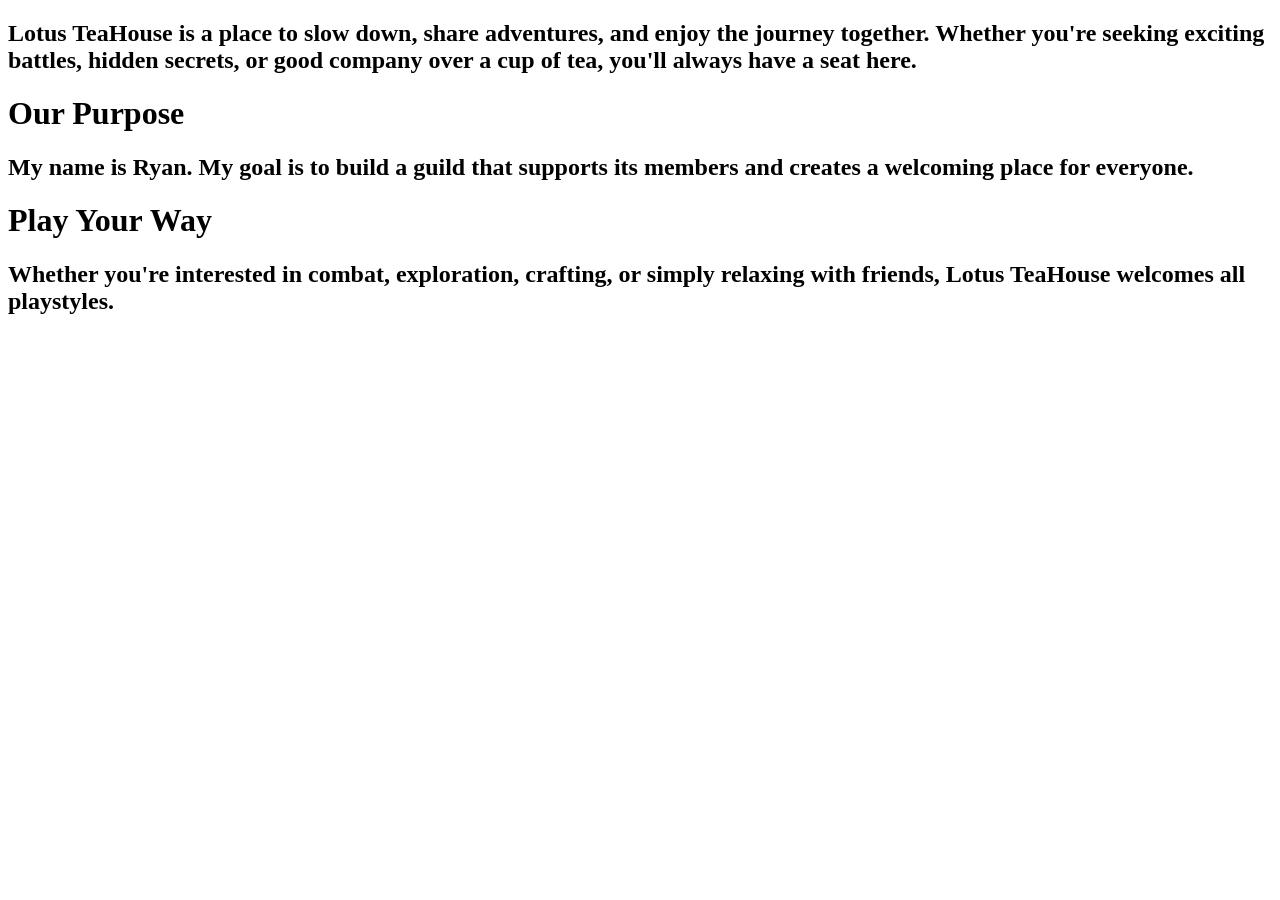
==== index.html @ 628d9b69 "Update index.html" ====
<!DOCTYPE html>
<html lang="en">
<head>
  <meta charset="UTF-8">
  <meta name="viewport" content="width=device-width, initial-scale=1.0">
  <meta name="description" content="Lotus TeaHouse Guild Site. A place to chill and relax">
  <meta name="keywords" content="Guild, Lotus TeaHouse, Where Wind Meets">
  <meta name="author" content="Ryan Pinks">
  <meta name="robots" content="index, follow">
  <link rel="stylesheet" href="index.css">
  <title>Welcome to Lotus TeaHouse.</title> 
</head>

<body>
  <h2>Lotus TeaHouse is a place to slow down, share adventures, and enjoy the journey together. Whether you're seeking exciting battles, hidden secrets, or good company over a cup of tea, you'll always have a seat here.</h2>
  <h1>Our Purpose</h1>
  <h2>My name is Ryan. My goal is to build a guild that supports its members and creates a welcoming place for everyone.</h2>
  <h1>Play Your Way</h1>
  <h2>Whether you're interested in combat, exploration, crafting, or simply relaxing with friends, Lotus TeaHouse welcomes all playstyles.</h2>
</body>
</html>
---- index.css ----
.hero {
    background-image:
        linear-gradient(rgba(0,0,0,0.45), rgba(0,0,0,0.45)),
        url("loutusteahousebackground.png");
}

h1 (
text-align: center;
)

h2 (
text-align: left;
)
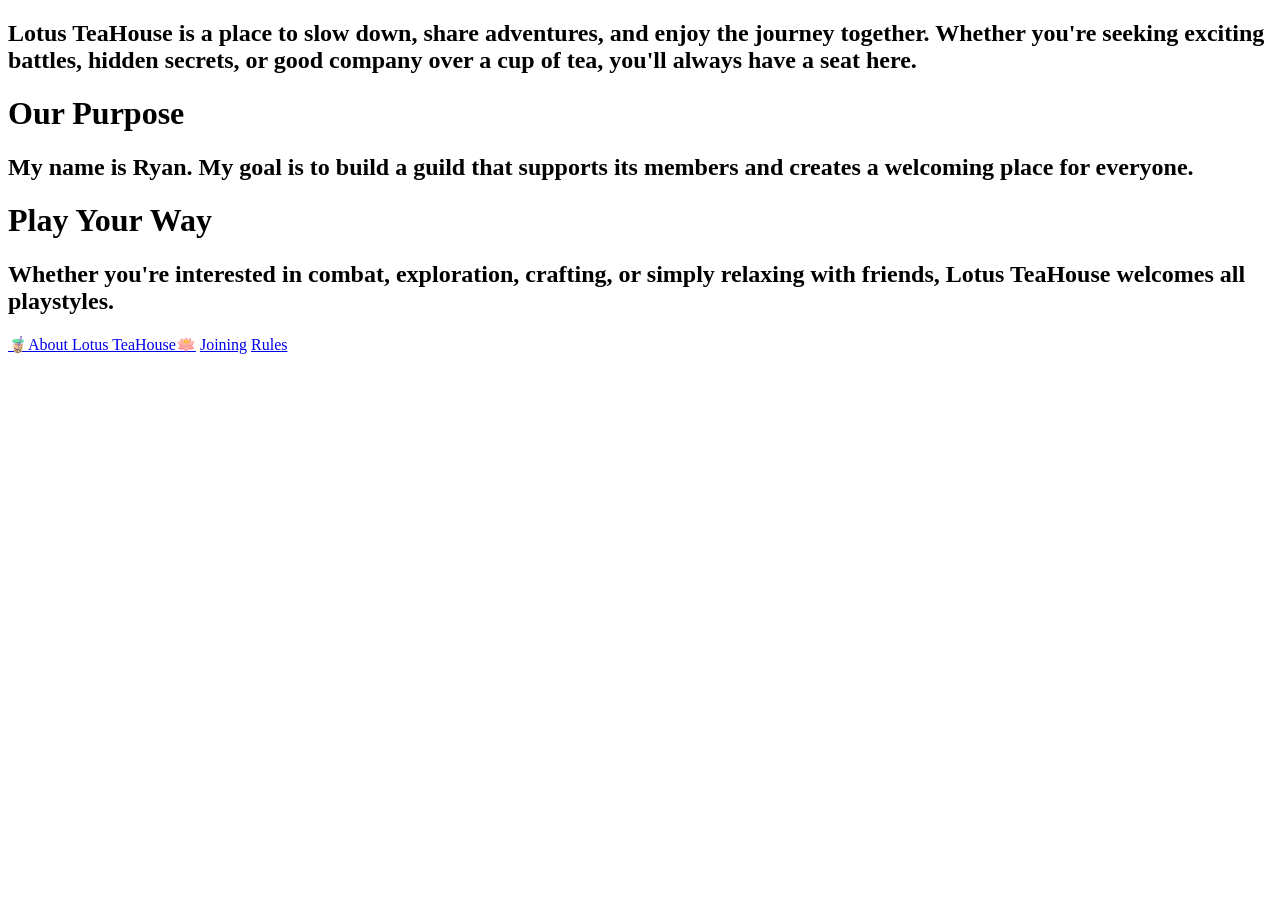
==== commit 8c48b18c: "Update index.html" ====
--- a/index.html
+++ b/index.html
@@ -17,5 +17,8 @@
   <h2>My name is Ryan. My goal is to build a guild that supports its members and creates a welcoming place for everyone.</h2>
   <h1>Play Your Way</h1>
   <h2>Whether you're interested in combat, exploration, crafting, or simply relaxing with friends, Lotus TeaHouse welcomes all playstyles.</h2>
+  <a href="pages/about.html">🧋About Lotus TeaHouse🪷</a>
+  <a href="pages/join.html">Joining</a>
+  <a href="pages/rules.html">Rules</a>
 </body>
 </html>
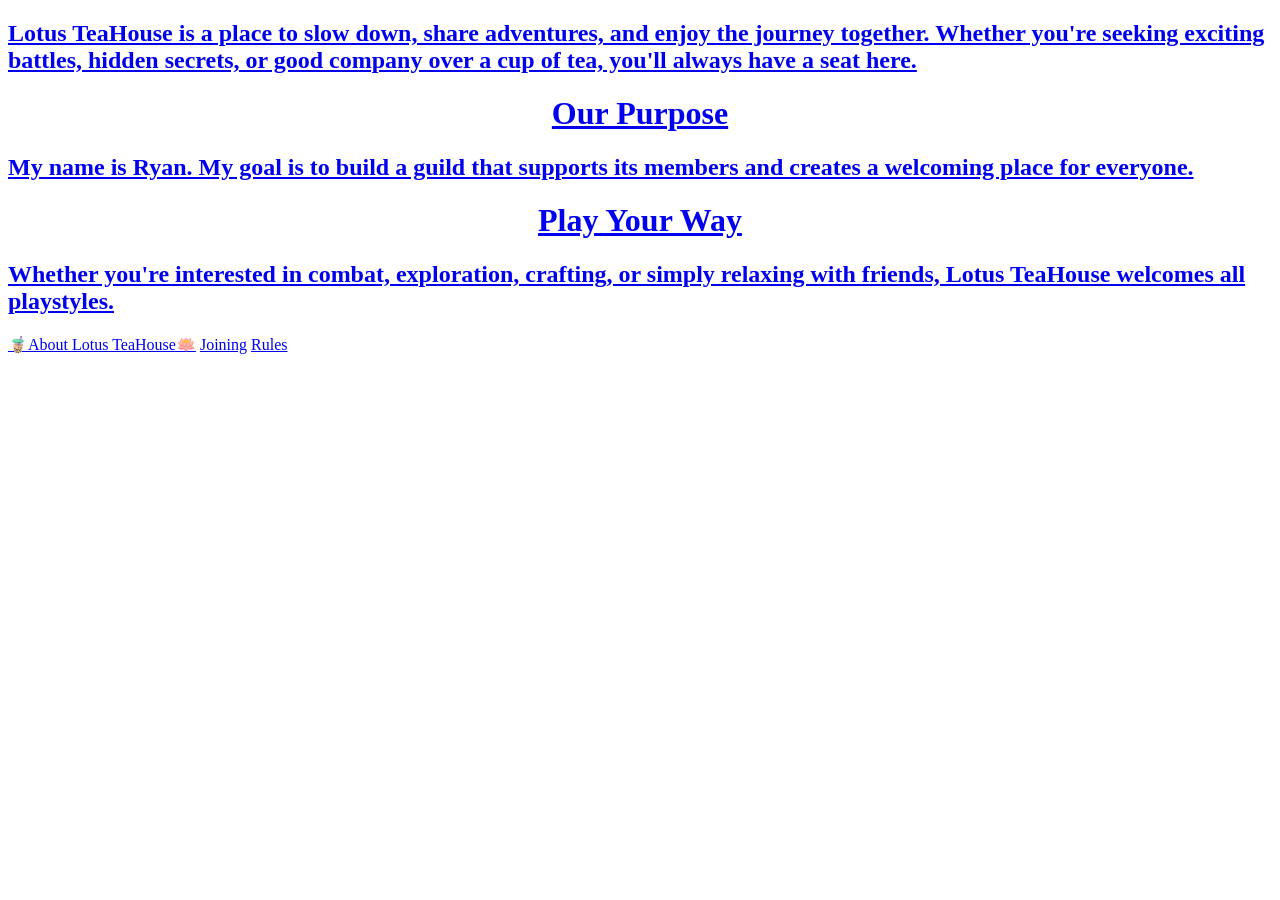
==== commit f7b14c36: "Add link to background image in index.html Added a link to the background image for the website." ====
--- a/index.html
+++ b/index.html
@@ -12,6 +12,7 @@
 </head>
 
 <body>
+  <a href="images/loutusteahousebackground.png">
   <h2>Lotus TeaHouse is a place to slow down, share adventures, and enjoy the journey together. Whether you're seeking exciting battles, hidden secrets, or good company over a cup of tea, you'll always have a seat here.</h2>
   <h1>Our Purpose</h1>
   <h2>My name is Ryan. My goal is to build a guild that supports its members and creates a welcoming place for everyone.</h2>
--- a/index.css
+++ b/index.css
@@ -1,13 +1,7 @@
-.hero {
-    background-image:
-        linear-gradient(rgba(0,0,0,0.45), rgba(0,0,0,0.45)),
-        url("loutusteahousebackground.png");
+h1 {
+    text-align: center;
 }
 
-h1 (
-text-align: center;
-)
-
-h2 (
-text-align: left;
-)
+h2 {
+    text-align: left;
+}
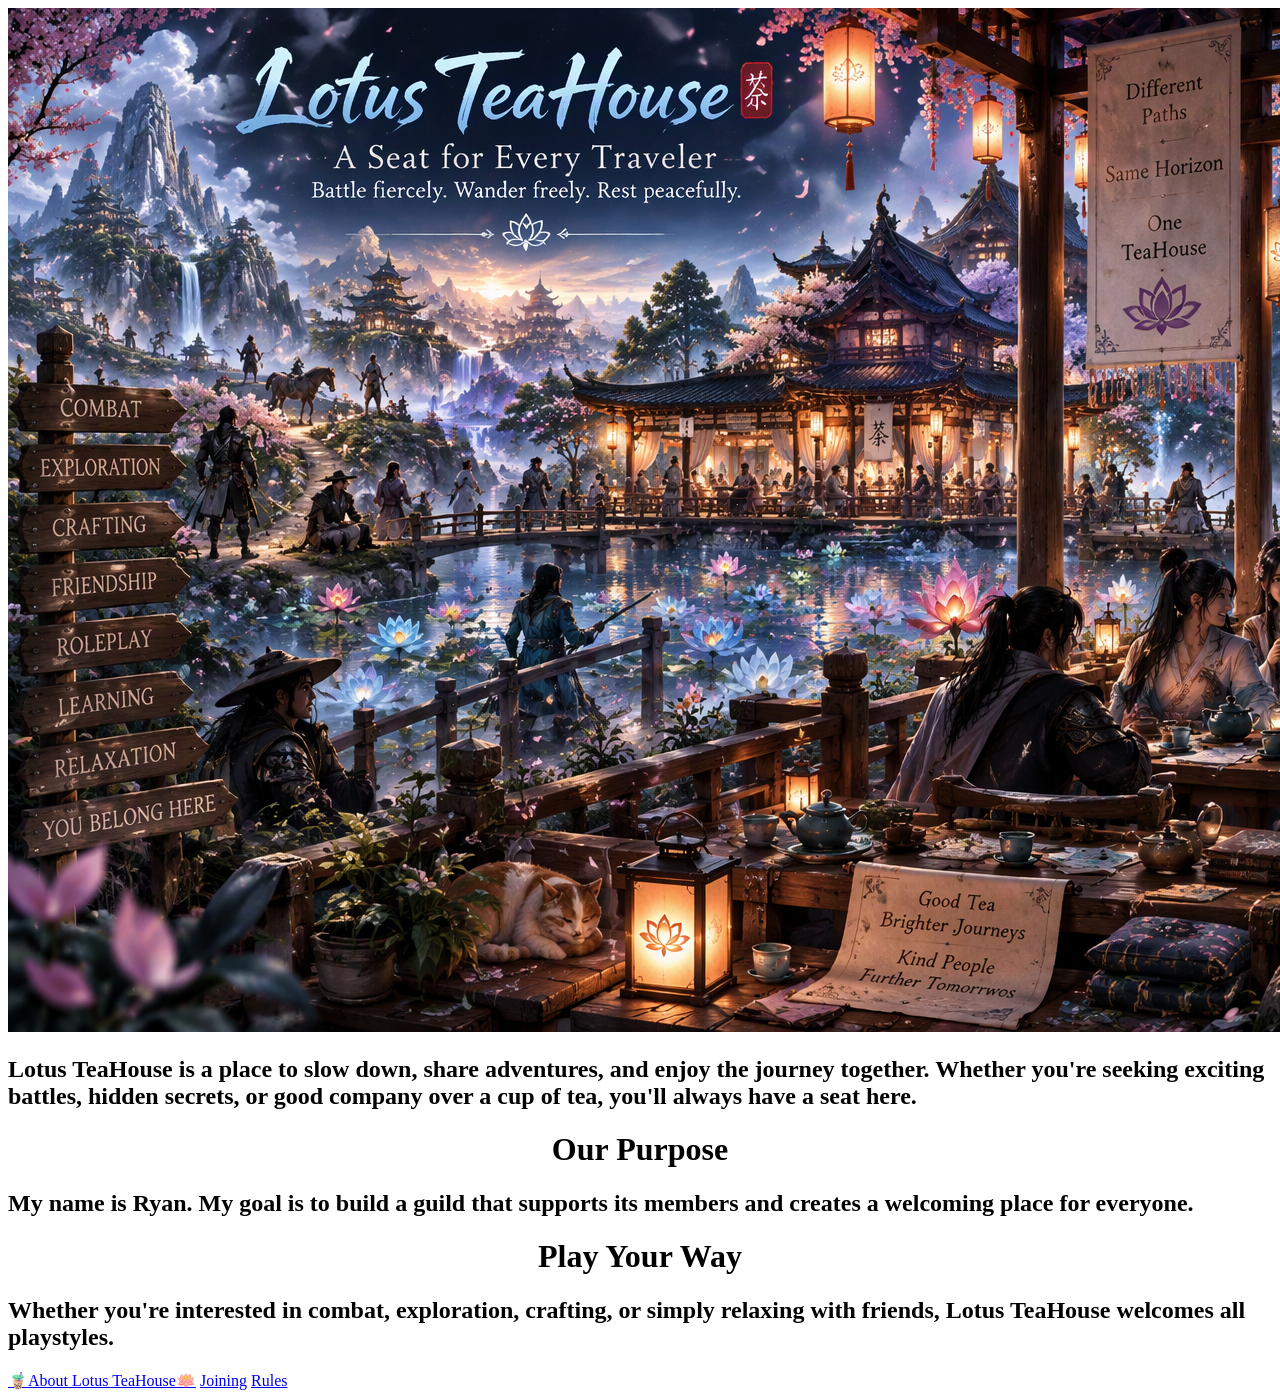
==== commit e73ead0e: "Add background image for Lotus TeaHouse Added an image link to the Lotus TeaHouse background." ====
--- a/index.html
+++ b/index.html
@@ -13,6 +13,8 @@
 
 <body>
   <a href="images/loutusteahousebackground.png">
+  <img src="images/loutusteahousebackground.png" alt="Lotus TeaHouse background">
+  </a>
   <h2>Lotus TeaHouse is a place to slow down, share adventures, and enjoy the journey together. Whether you're seeking exciting battles, hidden secrets, or good company over a cup of tea, you'll always have a seat here.</h2>
   <h1>Our Purpose</h1>
   <h2>My name is Ryan. My goal is to build a guild that supports its members and creates a welcoming place for everyone.</h2>
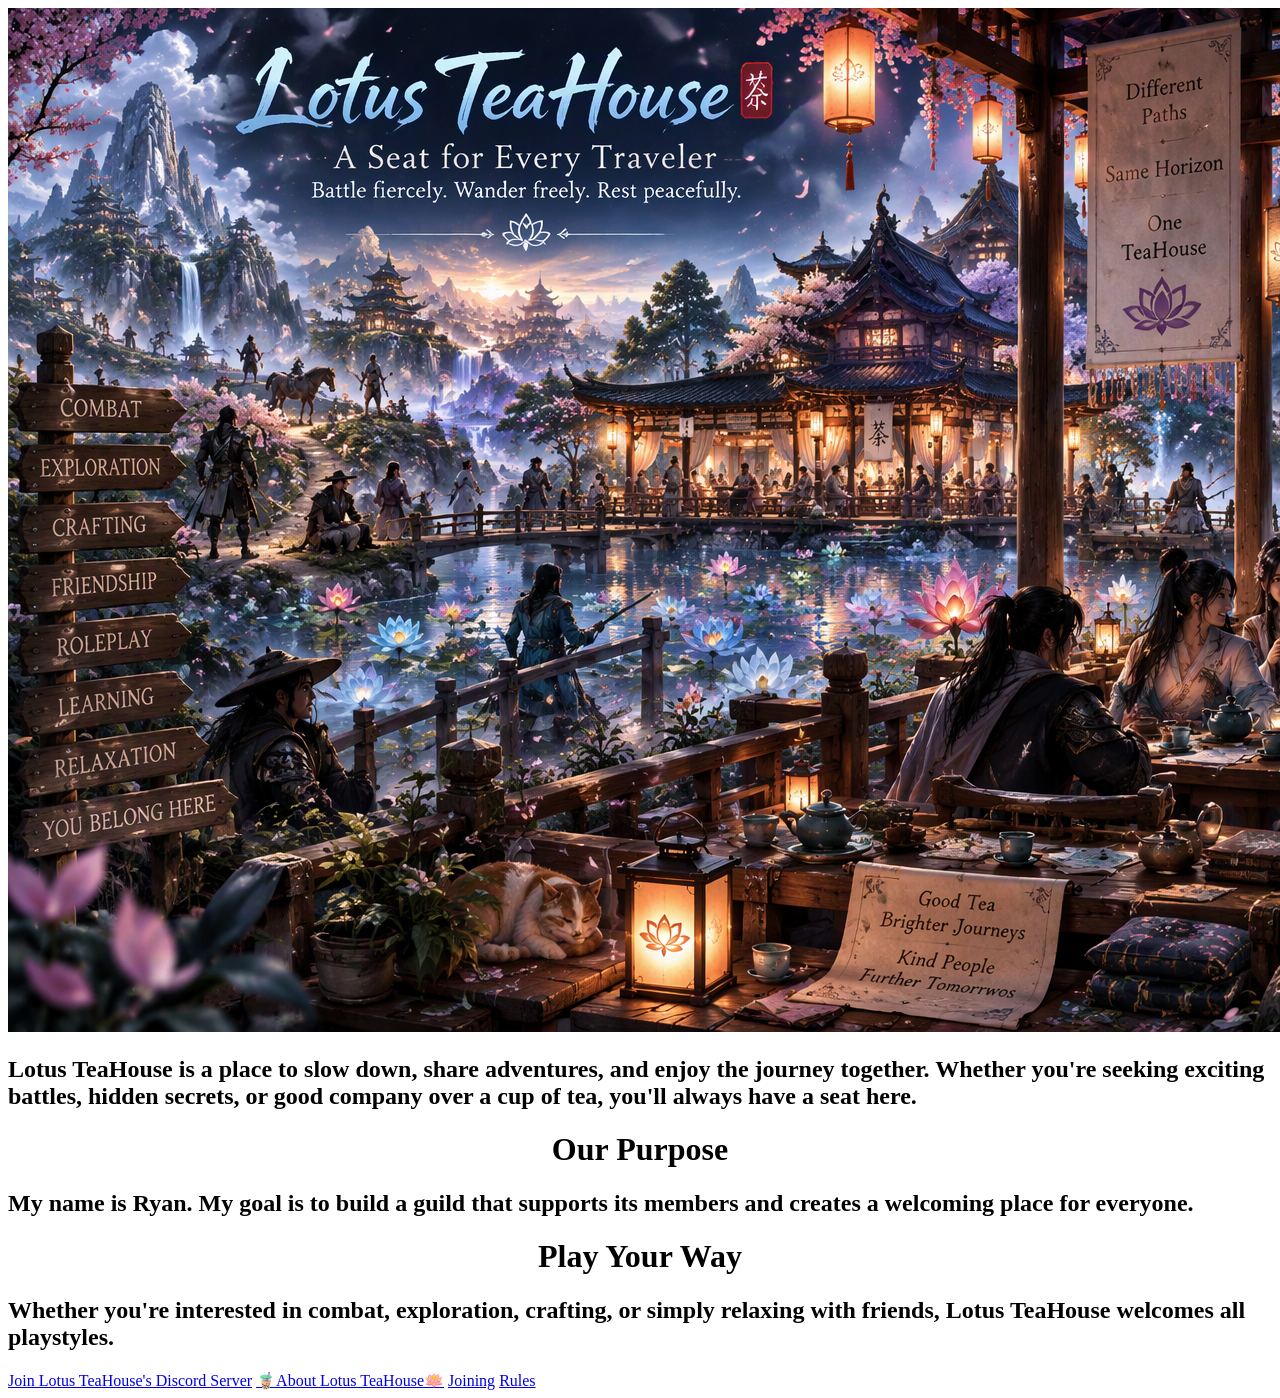
==== commit dcb05393: "Add Discord server link to index.html Added a link to join the Discord server for Lotus TeaHouse." ====
--- a/index.html
+++ b/index.html
@@ -20,6 +20,7 @@
   <h2>My name is Ryan. My goal is to build a guild that supports its members and creates a welcoming place for everyone.</h2>
   <h1>Play Your Way</h1>
   <h2>Whether you're interested in combat, exploration, crafting, or simply relaxing with friends, Lotus TeaHouse welcomes all playstyles.</h2>
+  <a href="https://discord.gg/BdCJCnYwM">Join Lotus TeaHouse's Discord Server</a>
   <a href="pages/about.html">🧋About Lotus TeaHouse🪷</a>
   <a href="pages/join.html">Joining</a>
   <a href="pages/rules.html">Rules</a>
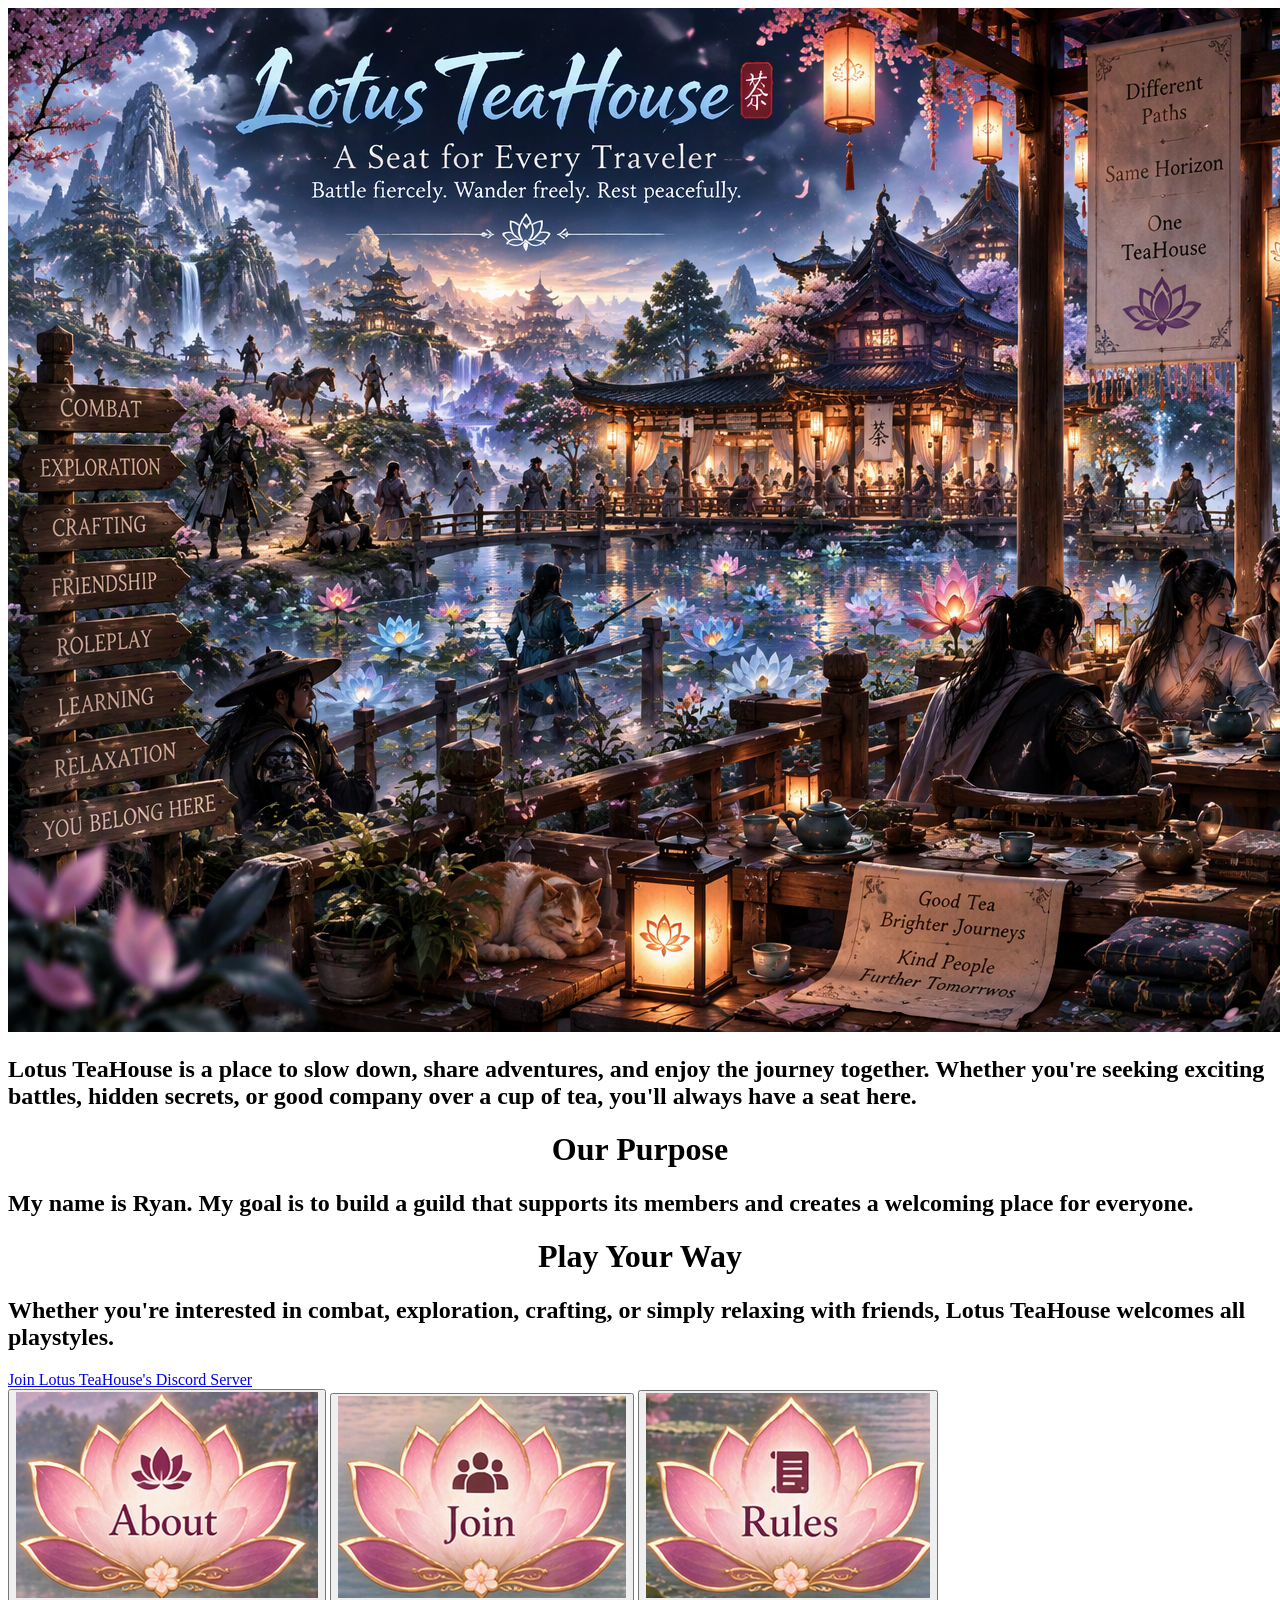
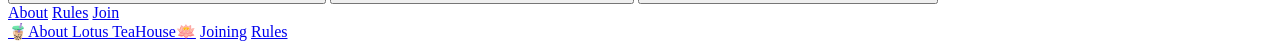
==== commit 506b1a69: "Update index.html" ====
--- a/index.html
+++ b/index.html
@@ -21,6 +21,23 @@
   <h1>Play Your Way</h1>
   <h2>Whether you're interested in combat, exploration, crafting, or simply relaxing with friends, Lotus TeaHouse welcomes all playstyles.</h2>
   <a href="https://discord.gg/BdCJCnYwM">Join Lotus TeaHouse's Discord Server</a>
+  <div class="introduction">
+    <button class="about">
+        <img src="images/about.png" alt="About Lotus TeaHouse">
+    </button>
+    <button class="join">
+        <img src="images/join.png" alt="Join Lotus TeaHouse">
+    </button>
+    <button class="rules">
+        <img src="images/rules.png" alt="About Lotus TeaHouse">
+    </button>
+
+    <div class="dropdown-content">
+        <a href="about.html">About</a>
+        <a href="rules.html">Rules</a>
+        <a href="join.html">Join</a>
+    </div>
+</div>
   <a href="pages/about.html">🧋About Lotus TeaHouse🪷</a>
   <a href="pages/join.html">Joining</a>
   <a href="pages/rules.html">Rules</a>
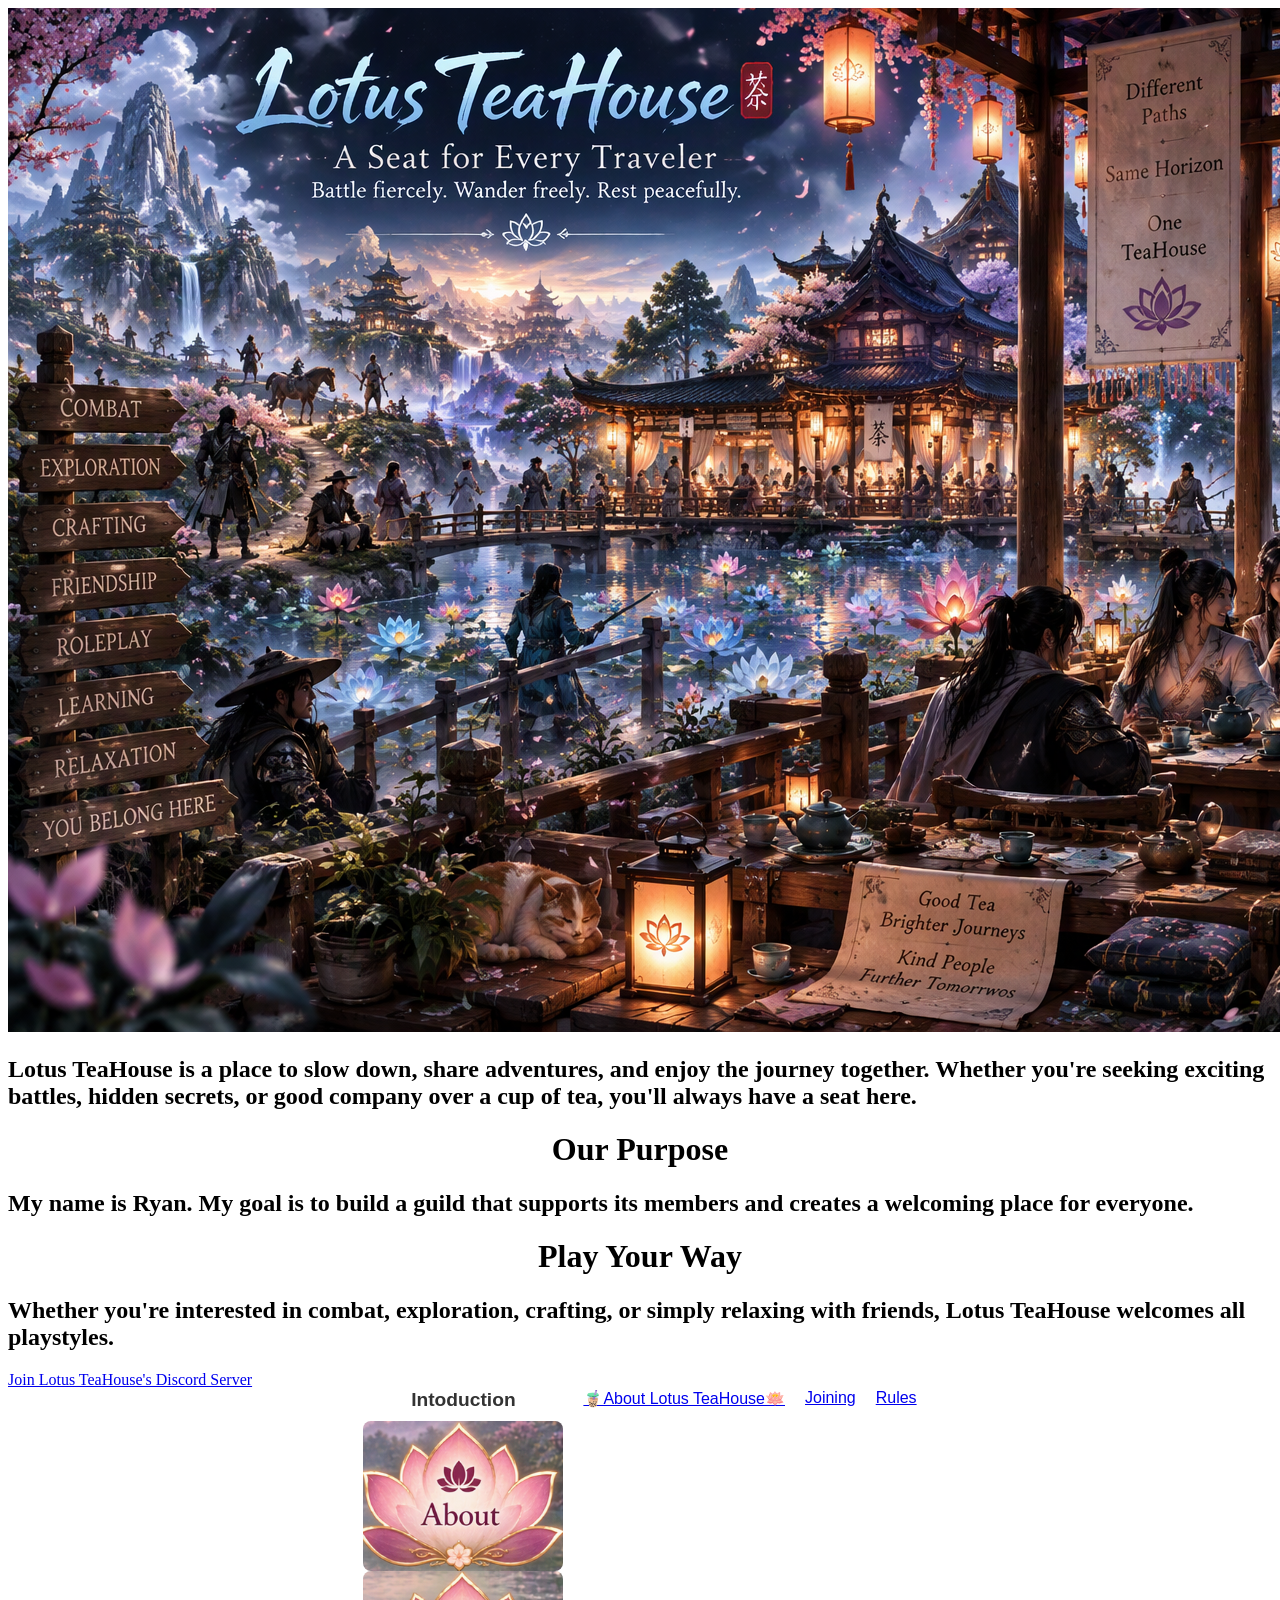
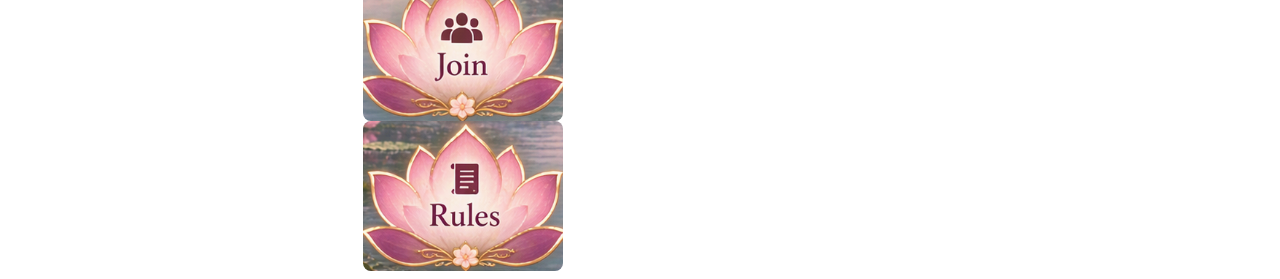
==== commit c3f76dfb: "Update index.html" ====
--- a/index.html
+++ b/index.html
@@ -8,7 +8,47 @@
   <meta name="author" content="Ryan Pinks">
   <meta name="robots" content="index, follow">
   <link rel="stylesheet" href="index.css">
-  <title>Welcome to Lotus TeaHouse.</title> 
+  <title>Welcome to Lotus TeaHouse.</title>
+    <style>
+    /* Layout grid for the categories */
+    .category-container {
+      display: flex;
+      flex-wrap: wrap;
+      gap: 20px;
+      justify-content: center;
+      font-family: Arial, sans-serif;
+    }
+
+    /* Individual category card */
+    .category-card {
+      text-align: center;
+      width: 200px;
+    }
+
+    /* Plain text category styling */
+    .category-title {
+      font-size: 1.2rem;
+      color: #333333;
+      margin-bottom: 10px;
+      font-weight: 600;
+    }
+
+    /* Image button styling and hover effects */
+    .image-button {
+      display: block;
+      width: 100%;
+      height: 150px;
+      object-fit: cover; /* Keeps image proportions clean */
+      border-radius: 8px;
+      transition: transform 0.2s, box-shadow 0.2s;
+    }
+
+    /* Visual feedback when hovering over the image button */
+    .image-button:hover {
+      transform: scale(1.03);
+      box-shadow: 0 4px 12px rgba(0, 0, 0, 0.15);
+    }
+  </style>
 </head>
 
 <body>
@@ -21,23 +61,22 @@
   <h1>Play Your Way</h1>
   <h2>Whether you're interested in combat, exploration, crafting, or simply relaxing with friends, Lotus TeaHouse welcomes all playstyles.</h2>
   <a href="https://discord.gg/BdCJCnYwM">Join Lotus TeaHouse's Discord Server</a>
-  <div class="introduction">
-    <button class="about">
-        <img src="images/about.png" alt="About Lotus TeaHouse">
-    </button>
-    <button class="join">
-        <img src="images/join.png" alt="Join Lotus TeaHouse">
-    </button>
-    <button class="rules">
-        <img src="images/rules.png" alt="About Lotus TeaHouse">
-    </button>
+    <div class="category-container">
 
-    <div class="dropdown-content">
-        <a href="about.html">About</a>
-        <a href="rules.html">Rules</a>
-        <a href="join.html">Join</a>
+    <!-- Category 1 -->
+    <div class="category-card">
+      <div class="category-title">Intoduction</div>
+      <a href="pages/about">
+        <img src="images/about.png" alt="About Lotus TeaHouse" class="image-button">
+      </a>
+      <a href="pages/join">
+        <img src="images/join.png" alt="Join Lotus TeaHouse" class="image-button">
+      </a>
+      <a href="pages/rules">
+        <img src="images/rules.png" alt="Lotus TeaHouse Rules" class="image-button">
+      </a>
     </div>
-</div>
+
   <a href="pages/about.html">🧋About Lotus TeaHouse🪷</a>
   <a href="pages/join.html">Joining</a>
   <a href="pages/rules.html">Rules</a>
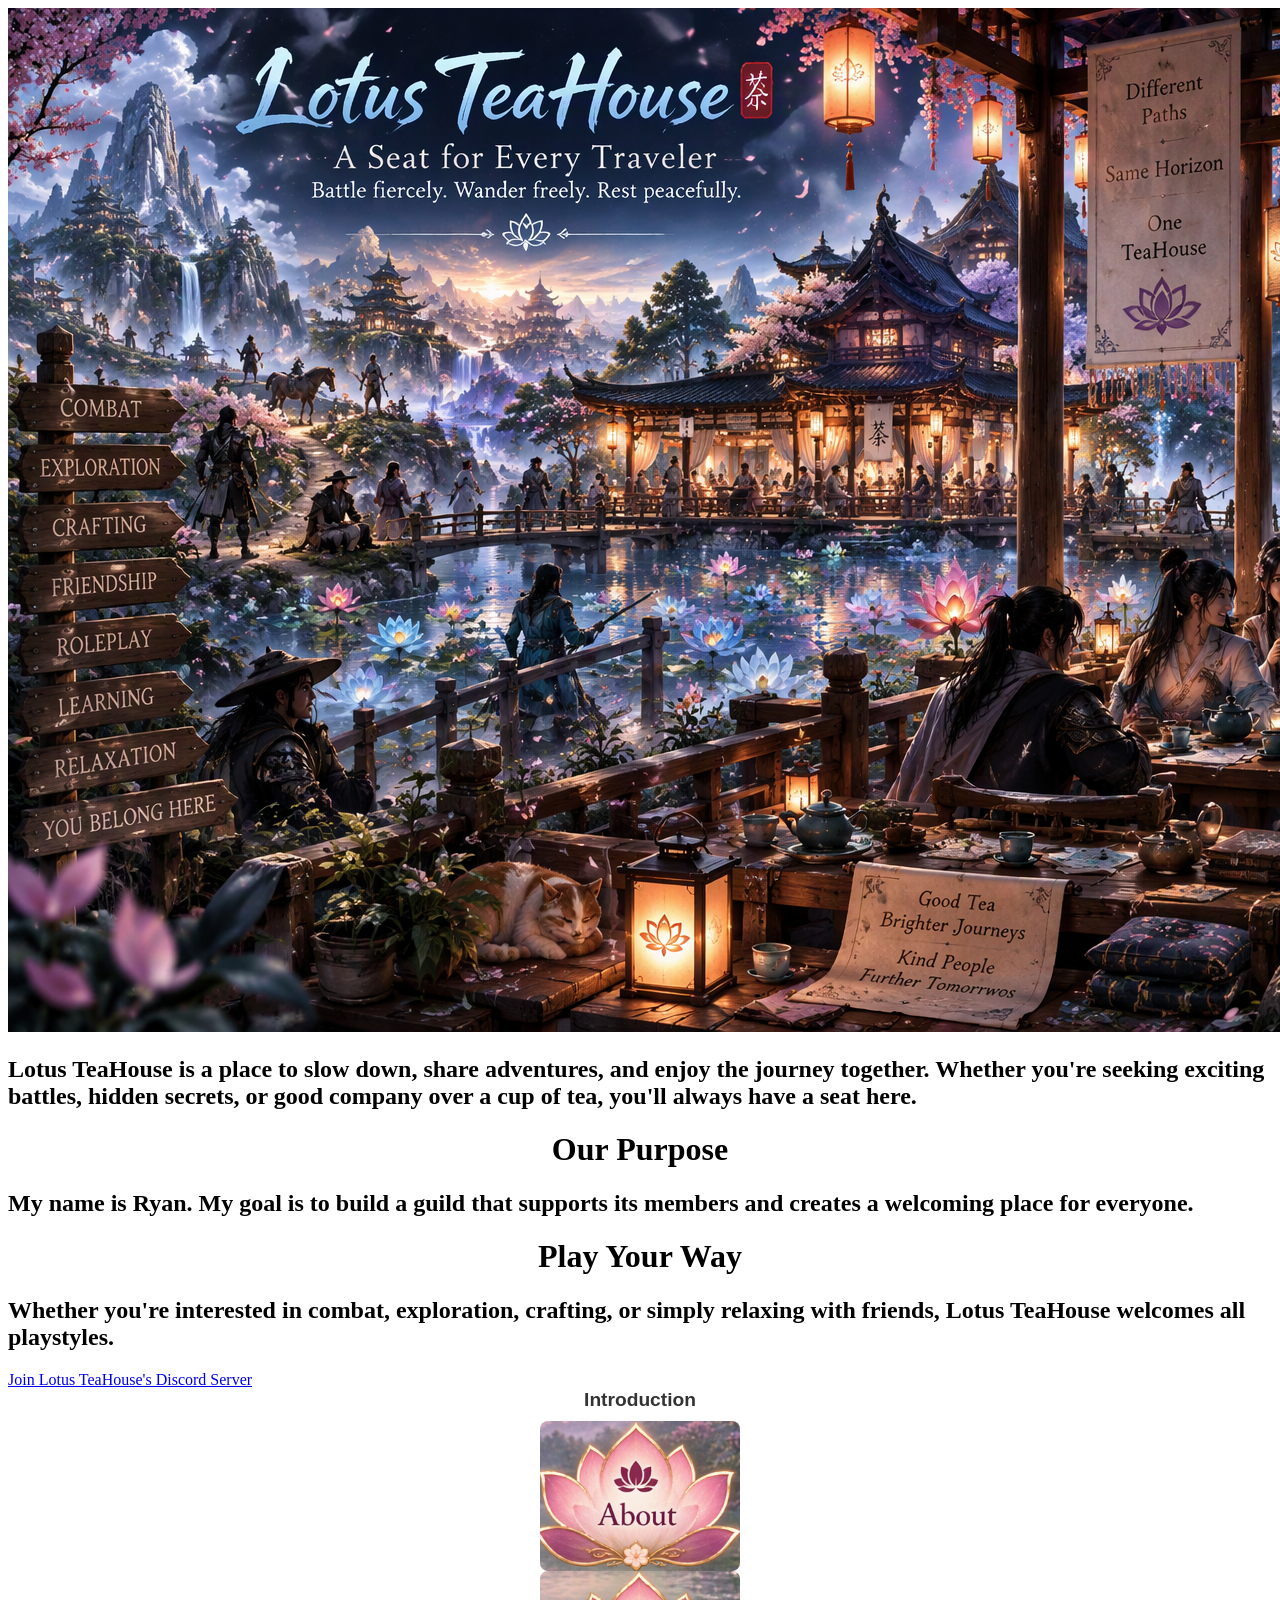
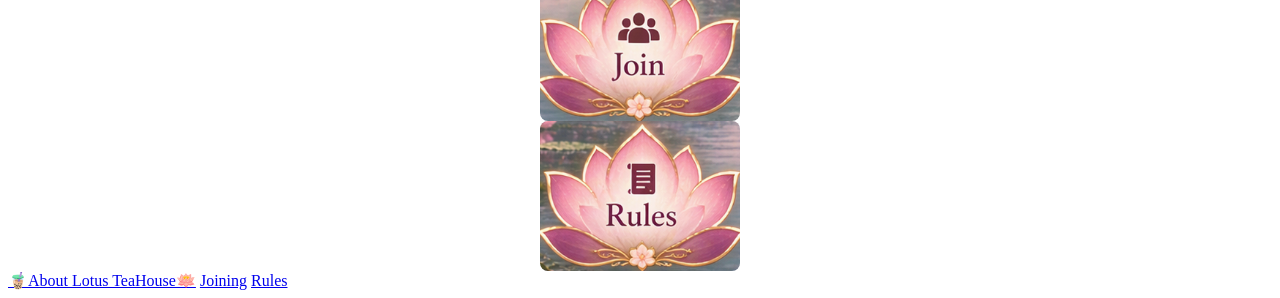
==== commit dafb3d99: "Refactor category cards and correct links Updated category card structure and fixed typos in links." ====
--- a/index.html
+++ b/index.html
@@ -62,23 +62,25 @@
   <h2>Whether you're interested in combat, exploration, crafting, or simply relaxing with friends, Lotus TeaHouse welcomes all playstyles.</h2>
   <a href="https://discord.gg/BdCJCnYwM">Join Lotus TeaHouse's Discord Server</a>
     <div class="category-container">
+  <div class="category-card">
+    <div class="category-title">Introduction</div>
 
-    <!-- Category 1 -->
-    <div class="category-card">
-      <div class="category-title">Intoduction</div>
-      <a href="pages/about">
-        <img src="images/about.png" alt="About Lotus TeaHouse" class="image-button">
-      </a>
-      <a href="pages/join">
-        <img src="images/join.png" alt="Join Lotus TeaHouse" class="image-button">
-      </a>
-      <a href="pages/rules">
-        <img src="images/rules.png" alt="Lotus TeaHouse Rules" class="image-button">
-      </a>
-    </div>
+    <a href="pages/about.html">
+      <img src="images/about.png" alt="About Lotus TeaHouse" class="image-button">
+    </a>
 
-  <a href="pages/about.html">🧋About Lotus TeaHouse🪷</a>
-  <a href="pages/join.html">Joining</a>
-  <a href="pages/rules.html">Rules</a>
+    <a href="pages/join.html">
+      <img src="images/join.png" alt="Join Lotus TeaHouse" class="image-button">
+    </a>
+
+    <a href="pages/rules.html">
+      <img src="images/rules.png" alt="Lotus TeaHouse Rules" class="image-button">
+    </a>
+  </div>
+</div>
+
+<a href="pages/about.html">🧋About Lotus TeaHouse🪷</a>
+<a href="pages/join.html">Joining</a>
+<a href="pages/rules.html">Rules</a>
 </body>
 </html>
